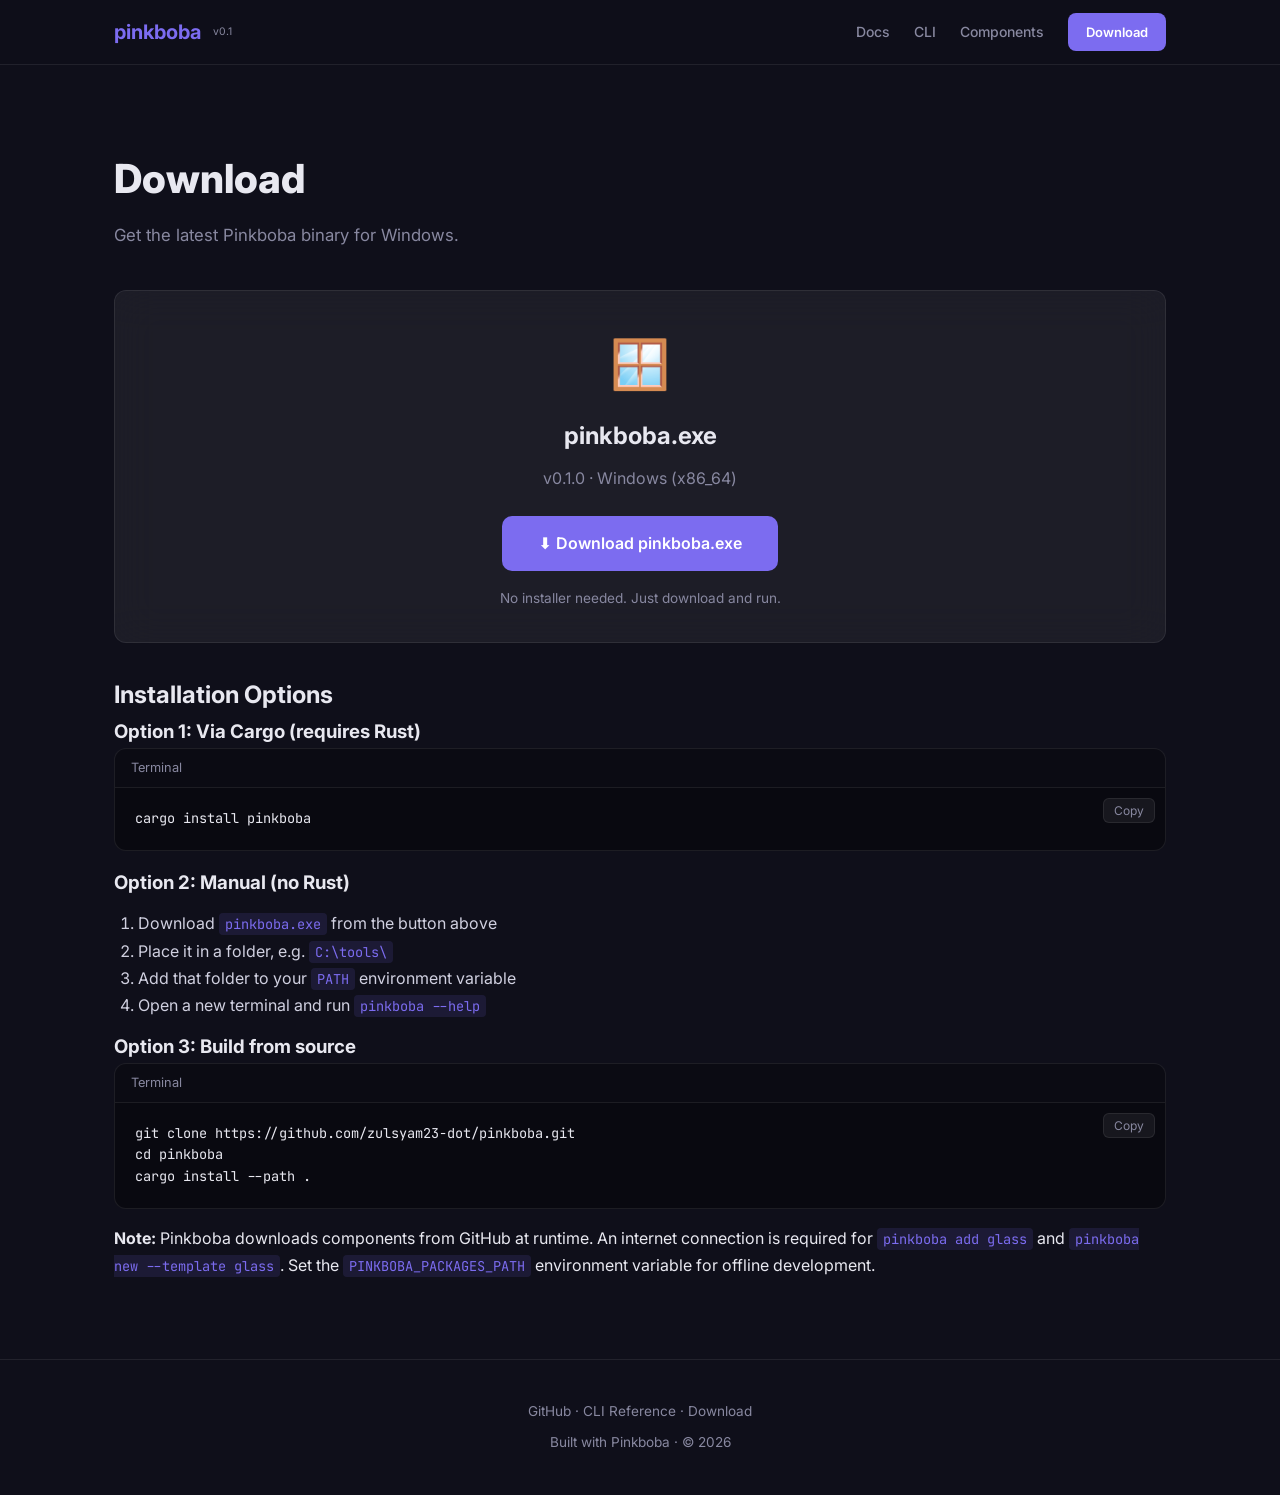
==== download/index.html @ 7f63d527 "Initial commit: Pinkboba website — landing page, docs, CLI reference, download page" ====
<!DOCTYPE html>
<html lang="en">
<head>
  <meta charset="UTF-8">
  <meta name="viewport" content="width=device-width, initial-scale=1.0">
  <title>Download Pinkboba</title>
  <meta name="description" content="Download the latest Pinkboba CLI for Windows.">
  <link rel="preconnect" href="https://fonts.googleapis.com">
  <link rel="preconnect" href="https://fonts.gstatic.com" crossorigin>
  <link href="https://fonts.googleapis.com/css2?family=Inter:wght@400;500;600;700;800&family=JetBrains+Mono:wght@400;500&display=swap" rel="stylesheet">
  <link rel="stylesheet" href="../css/style.css">
  <link rel="icon" href="data:image/svg+xml,<svg xmlns=%22http://www.w3.org/2000/svg%22 viewBox=%220 0 100 100%22><text y=%22.9em%22 font-size=%2290%22>🌸</text></svg>">
</head>
<body>
  <nav>
    <div class="container">
      <a href="../" class="logo"><span>pinkboba</span><small>v0.1</small></a>
      <div class="nav-links">
        <a href="../docs/getting-started.html">Docs</a>
        <a href="../docs/cli.html">CLI</a>
        <a href="../docs/components.html">Components</a>
        <a href="../download/" class="btn-nav">Download</a>
      </div>
    </div>
  </nav>

  <div class="page-header">
    <div class="container">
      <h1>Download</h1>
      <p>Get the latest Pinkboba binary for Windows.</p>
    </div>
  </div>

  <section class="section" style="padding-top:0">
    <div class="container">
      <div class="glass" style="padding:32px;text-align:center;margin-bottom:32px">
        <div style="font-size:3rem;margin-bottom:12px">🪟</div>
        <h2 style="margin-bottom:8px">pinkboba.exe</h2>
        <p style="color:var(--pg-text-muted);margin-bottom:24px">v0.1.0 &middot; Windows (x86_64)</p>
        <a href="#" class="btn btn-primary" style="font-size:1rem;padding:14px 36px">
          ⬇ Download pinkboba.exe
        </a>
        <p style="margin-top:16px;font-size:0.85rem;color:var(--pg-text-muted)">
          No installer needed. Just download and run.
        </p>
      </div>

      <h2>Installation Options</h2>

      <h3>Option 1: Via Cargo (requires Rust)</h3>
      <div class="code-header"><span>Terminal</span></div>
      <pre><code>cargo install pinkboba</code></pre>

      <h3>Option 2: Manual (no Rust)</h3>
      <ol style="margin:12px 0;padding-left:24px;color:#d0d0e0">
        <li>Download <code>pinkboba.exe</code> from the button above</li>
        <li>Place it in a folder, e.g. <code>C:\tools\</code></li>
        <li>Add that folder to your <code>PATH</code> environment variable</li>
        <li>Open a new terminal and run <code>pinkboba --help</code></li>
      </ol>

      <h3>Option 3: Build from source</h3>
      <div class="code-header"><span>Terminal</span></div>
      <pre><code>git clone https://github.com/zulsyam23-dot/pinkboba.git
cd pinkboba
cargo install --path .</code></pre>

      <div class="note">
        <strong>Note:</strong> Pinkboba downloads components from GitHub at runtime.
        An internet connection is required for <code>pinkboba add glass</code> and <code>pinkboba new --template glass</code>.
        Set the <code>PINKBOBA_PACKAGES_PATH</code> environment variable for offline development.
      </div>
    </div>
  </section>

  <footer>
    <div class="container">
      <p><a href="https://github.com/zulsyam23-dot/pinkboba">GitHub</a> &middot; <a href="../docs/cli.html">CLI Reference</a> &middot; <a href="../download/">Download</a></p>
      <p style="margin-top:8px">Built with Pinkboba &middot; &copy; 2026</p>
    </div>
  </footer>

  <script src="../js/main.js"></script>
</body>
</html>
---- css/style.css ----
:root {
  --pg-bg: #0f0f1a;
  --pg-surface: rgba(255,255,255,0.06);
  --pg-surface-hover: rgba(255,255,255,0.10);
  --pg-border: rgba(255,255,255,0.08);
  --pg-text: #e8e8f0;
  --pg-text-muted: #8888a0;
  --pg-primary: #7c6cf0;
  --pg-primary-glow: rgba(124,108,240,0.3);
  --pg-accent: #f06c9a;
  --pg-success: #4ade80;
  --pg-warning: #fbbf24;
  --pg-radius: 12px;
  --pg-blur: 20px;
  --pg-font: 'Inter', -apple-system, BlinkMacSystemFont, 'Segoe UI', system-ui, sans-serif;
  --pg-mono: 'JetBrains Mono', 'Fira Code', 'Cascadia Code', monospace;
}

* {
  margin: 0;
  padding: 0;
  box-sizing: border-box;
}

html {
  scroll-behavior: smooth;
}

body {
  font-family: var(--pg-font);
  background: var(--pg-bg);
  color: var(--pg-text);
  line-height: 1.7;
  min-height: 100vh;
}

::selection {
  background: var(--pg-primary);
  color: #fff;
}

a {
  color: var(--pg-primary);
  text-decoration: none;
  transition: color 0.2s;
}
a:hover { color: var(--pg-accent); }

.container {
  max-width: 1100px;
  margin: 0 auto;
  padding: 0 24px;
}

/* ─── Navbar ─── */
nav {
  position: sticky;
  top: 0;
  z-index: 100;
  backdrop-filter: blur(var(--pg-blur));
  -webkit-backdrop-filter: blur(var(--pg-blur));
  background: rgba(15,15,26,0.75);
  border-bottom: 1px solid var(--pg-border);
}
nav .container {
  display: flex;
  align-items: center;
  justify-content: space-between;
  height: 64px;
}
nav .logo {
  font-weight: 700;
  font-size: 1.25rem;
  color: var(--pg-text);
  display: flex;
  align-items: center;
  gap: 8px;
}
nav .logo span { color: var(--pg-primary); }
nav .logo small {
  font-size: 0.65rem;
  font-weight: 400;
  color: var(--pg-text-muted);
  margin-left: 4px;
}
nav .nav-links {
  display: flex;
  gap: 24px;
  align-items: center;
}
nav .nav-links a {
  color: var(--pg-text-muted);
  font-size: 0.875rem;
  font-weight: 500;
  transition: color 0.2s;
}
nav .nav-links a:hover { color: var(--pg-text); }
nav .nav-links .btn-nav {
  background: var(--pg-primary);
  color: #fff;
  padding: 8px 18px;
  border-radius: 8px;
  font-weight: 600;
  font-size: 0.8125rem;
}
nav .nav-links .btn-nav:hover {
  background: #8f7cff;
  color: #fff;
}

/* ─── Hero ─── */
.hero {
  padding: 120px 0 80px;
  text-align: center;
  position: relative;
  overflow: hidden;
}
.hero::before {
  content: '';
  position: absolute;
  top: -50%;
  left: 50%;
  width: 600px;
  height: 600px;
  background: radial-gradient(circle, var(--pg-primary-glow) 0%, transparent 70%);
  transform: translate(-50%, -30%);
  pointer-events: none;
}
.hero h1 {
  font-size: 3.5rem;
  font-weight: 800;
  letter-spacing: -0.03em;
  line-height: 1.15;
  position: relative;
}
.hero h1 .highlight {
  background: linear-gradient(135deg, var(--pg-primary), var(--pg-accent));
  -webkit-background-clip: text;
  -webkit-text-fill-color: transparent;
  background-clip: text;
}
.hero p {
  font-size: 1.15rem;
  color: var(--pg-text-muted);
  max-width: 600px;
  margin: 20px auto 36px;
  position: relative;
}
.hero .buttons {
  display: flex;
  gap: 12px;
  justify-content: center;
  position: relative;
}
.btn {
  display: inline-flex;
  align-items: center;
  gap: 8px;
  padding: 12px 28px;
  border-radius: 10px;
  font-weight: 600;
  font-size: 0.9375rem;
  transition: all 0.2s;
  border: none;
  cursor: pointer;
}
.btn-primary {
  background: var(--pg-primary);
  color: #fff;
}
.btn-primary:hover {
  background: #8f7cff;
  color: #fff;
  transform: translateY(-1px);
}
.btn-ghost {
  background: var(--pg-surface);
  color: var(--pg-text);
  border: 1px solid var(--pg-border);
}
.btn-ghost:hover {
  background: var(--pg-surface-hover);
  color: var(--pg-text);
  transform: translateY(-1px);
}

/* ─── Glass Cards ─── */
.glass {
  background: var(--pg-surface);
  backdrop-filter: blur(var(--pg-blur));
  -webkit-backdrop-filter: blur(var(--pg-blur));
  border: 1px solid var(--pg-border);
  border-radius: var(--pg-radius);
}

/* ─── Section ─── */
.section {
  padding: 80px 0;
}
.section-title {
  font-size: 2rem;
  font-weight: 700;
  margin-bottom: 12px;
}
.section-sub {
  color: var(--pg-text-muted);
  margin-bottom: 48px;
  font-size: 1.05rem;
}

/* ─── Features Grid ─── */
.features {
  display: grid;
  grid-template-columns: repeat(auto-fit, minmax(280px, 1fr));
  gap: 20px;
}
.feature-card {
  padding: 28px;
  transition: transform 0.2s, border-color 0.2s;
}
.feature-card:hover {
  transform: translateY(-2px);
  border-color: var(--pg-primary);
}
.feature-card .icon {
  font-size: 1.75rem;
  margin-bottom: 12px;
}
.feature-card h3 {
  font-size: 1.1rem;
  font-weight: 600;
  margin-bottom: 8px;
}
.feature-card p {
  font-size: 0.875rem;
  color: var(--pg-text-muted);
  line-height: 1.6;
}

/* ─── Code Blocks ─── */
pre {
  position: relative;
  background: rgba(0,0,0,0.35);
  border: 1px solid var(--pg-border);
  border-radius: var(--pg-radius);
  padding: 20px;
  overflow-x: auto;
  font-family: var(--pg-mono);
  font-size: 0.85rem;
  line-height: 1.6;
  margin: 16px 0;
}
code {
  font-family: var(--pg-mono);
  font-size: 0.85em;
}
pre code {
  font-size: 0.85rem;
}
.copy-btn {
  position: absolute;
  top: 10px;
  right: 10px;
  background: var(--pg-surface);
  border: 1px solid var(--pg-border);
  border-radius: 6px;
  color: var(--pg-text-muted);
  padding: 4px 10px;
  font-size: 0.75rem;
  cursor: pointer;
  transition: all 0.2s;
  font-family: var(--pg-font);
}
.copy-btn:hover {
  color: var(--pg-text);
  background: var(--pg-surface-hover);
}
.copy-btn.copied {
  color: var(--pg-success);
  border-color: var(--pg-success);
}
.code-header {
  display: flex;
  justify-content: space-between;
  align-items: center;
  padding: 8px 16px;
  background: rgba(0,0,0,0.25);
  border-radius: var(--pg-radius) var(--pg-radius) 0 0;
  border: 1px solid var(--pg-border);
  border-bottom: none;
  font-size: 0.8rem;
  color: var(--pg-text-muted);
}
.code-header + pre {
  margin-top: 0;
  border-top-left-radius: 0;
  border-top-right-radius: 0;
}

/* ─── Inline Code ─── */
:not(pre) > code {
  background: rgba(124,108,240,0.12);
  color: var(--pg-primary);
  padding: 2px 6px;
  border-radius: 4px;
  font-size: 0.85em;
}

/* ─── Commands Table ─── */
.table-wrap {
  overflow-x: auto;
  margin: 16px 0;
}
table {
  width: 100%;
  border-collapse: collapse;
  font-size: 0.9rem;
}
th, td {
  text-align: left;
  padding: 12px 16px;
  border-bottom: 1px solid var(--pg-border);
}
th {
  color: var(--pg-text-muted);
  font-weight: 600;
  font-size: 0.8rem;
  text-transform: uppercase;
  letter-spacing: 0.05em;
}
tr:hover td { background: var(--pg-surface); }

/* ─── Components Grid ─── */
.comp-grid {
  display: grid;
  grid-template-columns: repeat(auto-fill, minmax(160px, 1fr));
  gap: 12px;
}
.comp-item {
  padding: 16px;
  text-align: center;
  font-size: 0.875rem;
  transition: border-color 0.2s;
  border-radius: 8px;
}
.comp-item:hover {
  border-color: var(--pg-primary);
}
.comp-item .tag {
  font-size: 0.7rem;
  color: var(--pg-text-muted);
  margin-top: 4px;
  display: block;
}

/* ─── Footer ─── */
footer {
  border-top: 1px solid var(--pg-border);
  padding: 40px 0;
  text-align: center;
  color: var(--pg-text-muted);
  font-size: 0.85rem;
}
footer a { color: var(--pg-text-muted); }
footer a:hover { color: var(--pg-text); }

/* ─── Page Header ─── */
.page-header {
  padding: 80px 0 40px;
}
.page-header h1 {
  font-size: 2.5rem;
  font-weight: 800;
}
.page-header p {
  color: var(--pg-text-muted);
  margin-top: 8px;
  font-size: 1.05rem;
}

/* ─── Content ─── */
.content h2 {
  font-size: 1.5rem;
  font-weight: 700;
  margin: 40px 0 12px;
}
.content h3 {
  font-size: 1.15rem;
  font-weight: 600;
  margin: 28px 0 10px;
}
.content p {
  margin: 12px 0;
  color: #d0d0e0;
}
.content ul, .content ol {
  margin: 12px 0;
  padding-left: 24px;
  color: #d0d0e0;
}
.content li { margin: 6px 0; }
.content .note {
  background: rgba(124,108,240,0.08);
  border-left: 3px solid var(--pg-primary);
  border-radius: 0 8px 8px 0;
  padding: 16px 20px;
  margin: 20px 0;
  font-size: 0.9rem;
  color: #c0c0d8;
}
.content .note strong { color: var(--pg-text); }

/* ─── Step Cards ─── */
.steps {
  counter-reset: step;
}
.step {
  counter-increment: step;
  padding: 24px;
  margin: 16px 0;
  position: relative;
  padding-left: 68px;
}
.step::before {
  content: counter(step);
  position: absolute;
  left: 20px;
  top: 24px;
  width: 32px;
  height: 32px;
  background: var(--pg-primary);
  border-radius: 8px;
  display: flex;
  align-items: center;
  justify-content: center;
  font-weight: 700;
  font-size: 0.9rem;
  color: #fff;
}
.step h3 {
  margin: 0 0 6px;
}
.step p {
  margin: 0;
  font-size: 0.9rem;
}

/* ─── Badge ─── */
.badge {
  display: inline-block;
  background: var(--pg-surface);
  border: 1px solid var(--pg-border);
  border-radius: 6px;
  padding: 2px 10px;
  font-size: 0.75rem;
  font-weight: 500;
  color: var(--pg-text-muted);
}

/* ─── Tabs ─── */
.docs-nav {
  display: flex;
  gap: 4px;
  flex-wrap: wrap;
  margin-bottom: 40px;
  padding: 6px;
  background: var(--pg-surface);
  border-radius: var(--pg-radius);
  border: 1px solid var(--pg-border);
}
.docs-nav a {
  padding: 8px 18px;
  border-radius: 8px;
  font-size: 0.875rem;
  font-weight: 500;
  color: var(--pg-text-muted);
  transition: all 0.2s;
}
.docs-nav a:hover { color: var(--pg-text); background: var(--pg-surface-hover); }
.docs-nav a.active {
  background: var(--pg-primary);
  color: #fff;
}

/* ─── Responsive ─── */
@media (max-width: 768px) {
  .hero h1 { font-size: 2.2rem; }
  nav .nav-links { gap: 12px; }
  nav .nav-links a { font-size: 0.8rem; }
  .page-header h1 { font-size: 1.8rem; }
  .section-title { font-size: 1.6rem; }
  .features { grid-template-columns: 1fr; }
  .comp-grid { grid-template-columns: repeat(auto-fill, minmax(130px, 1fr)); }
}
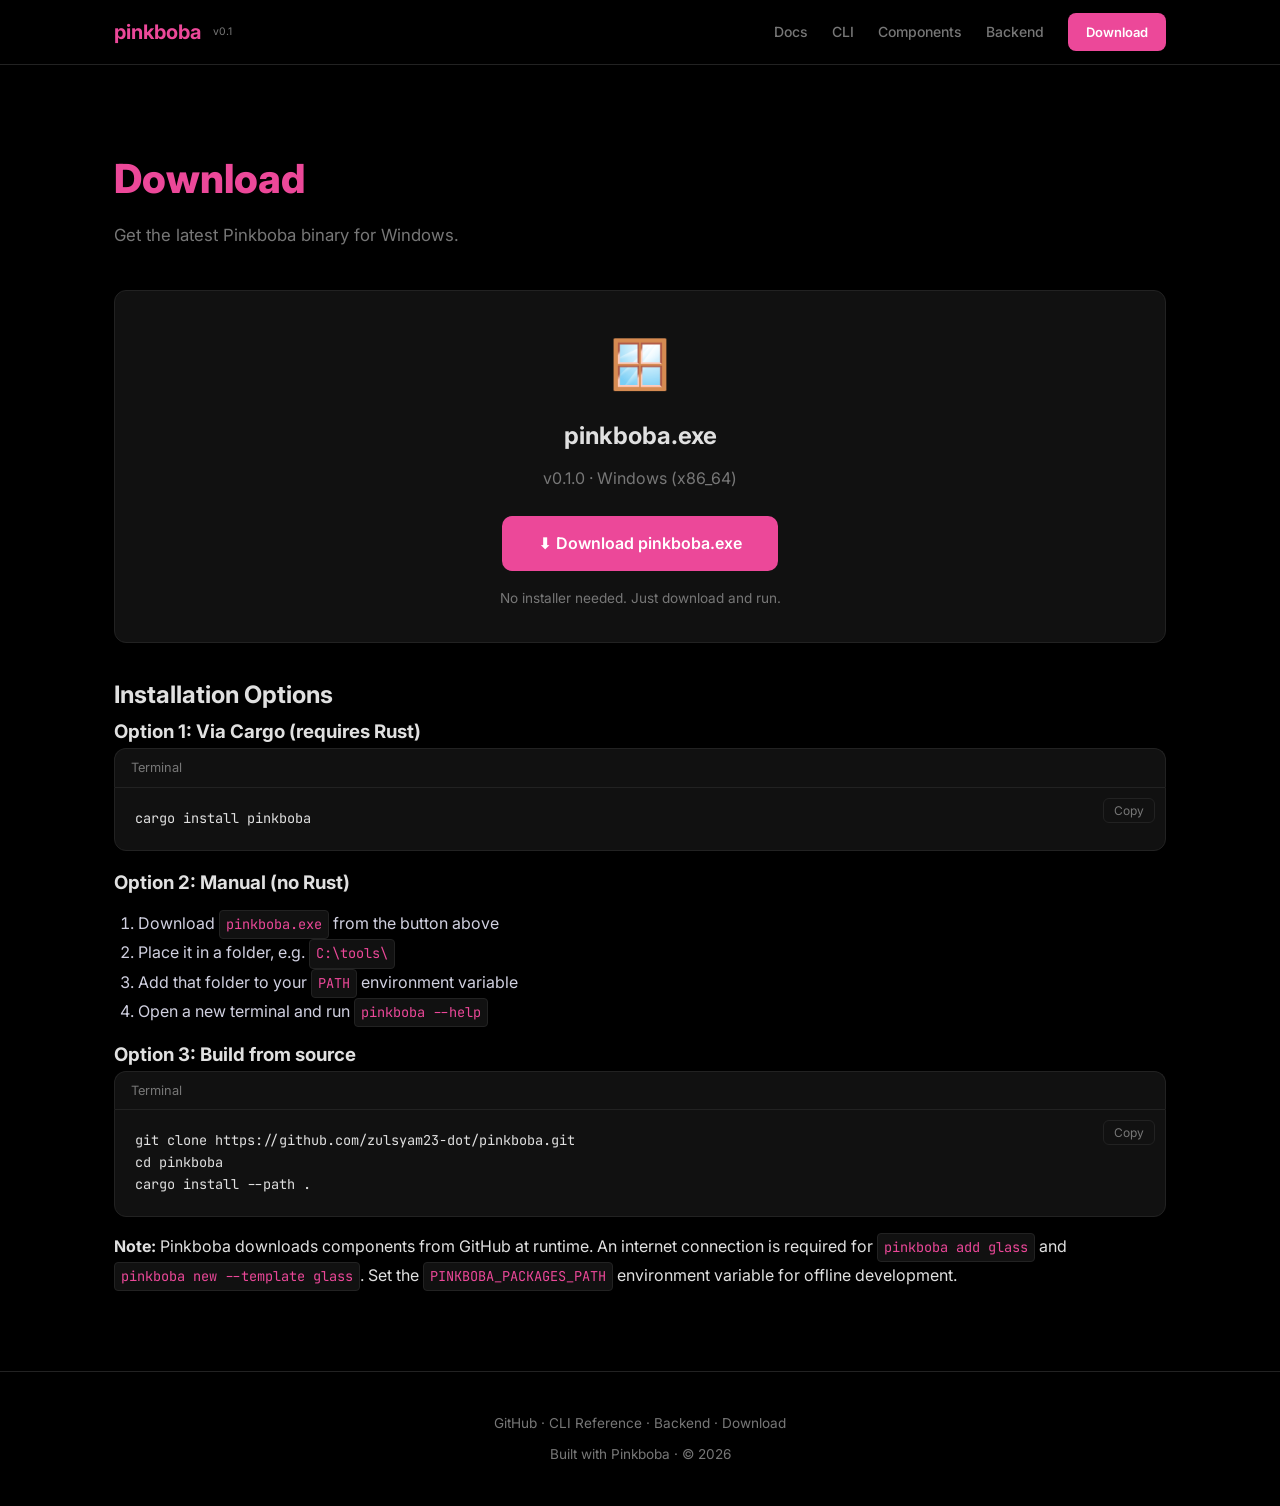
==== commit 6c4d1ffa: "docs: admin studio, test results, fix typos, full docs update" ====
--- a/download/index.html
+++ b/download/index.html
@@ -19,6 +19,7 @@
         <a href="../docs/getting-started.html">Docs</a>
         <a href="../docs/cli.html">CLI</a>
         <a href="../docs/components.html">Components</a>
+        <a href="../docs/backend.html">Backend</a>
         <a href="../download/" class="btn-nav">Download</a>
       </div>
     </div>
@@ -37,7 +38,7 @@
         <div style="font-size:3rem;margin-bottom:12px">🪟</div>
         <h2 style="margin-bottom:8px">pinkboba.exe</h2>
         <p style="color:var(--pg-text-muted);margin-bottom:24px">v0.1.0 &middot; Windows (x86_64)</p>
-        <a href="#" class="btn btn-primary" style="font-size:1rem;padding:14px 36px">
+        <a href="https://github.com/zulsyam23-dot/pinkboba/releases" class="btn btn-primary" style="font-size:1rem;padding:14px 36px">
           ⬇ Download pinkboba.exe
         </a>
         <p style="margin-top:16px;font-size:0.85rem;color:var(--pg-text-muted)">
@@ -75,7 +76,7 @@
 
   <footer>
     <div class="container">
-      <p><a href="https://github.com/zulsyam23-dot/pinkboba">GitHub</a> &middot; <a href="../docs/cli.html">CLI Reference</a> &middot; <a href="../download/">Download</a></p>
+      <p><a href="https://github.com/zulsyam23-dot/pinkboba">GitHub</a> &middot; <a href="../docs/cli.html">CLI Reference</a> &middot; <a href="../docs/backend.html">Backend</a> &middot; <a href="../download/">Download</a></p>
       <p style="margin-top:8px">Built with Pinkboba &middot; &copy; 2026</p>
     </div>
   </footer>
--- a/css/style.css
+++ b/css/style.css
@@ -1,17 +1,16 @@
 :root {
-  --pg-bg: #0f0f1a;
-  --pg-surface: rgba(255,255,255,0.06);
-  --pg-surface-hover: rgba(255,255,255,0.10);
-  --pg-border: rgba(255,255,255,0.08);
-  --pg-text: #e8e8f0;
-  --pg-text-muted: #8888a0;
-  --pg-primary: #7c6cf0;
-  --pg-primary-glow: rgba(124,108,240,0.3);
-  --pg-accent: #f06c9a;
-  --pg-success: #4ade80;
+  --pg-bg: #000000;
+  --pg-surface: #111111;
+  --pg-surface-hover: #1a1a1a;
+  --pg-border: #222222;
+  --pg-text: #e0e0e0;
+  --pg-text-muted: #777777;
+  --pg-primary: #ec4899;
+  --pg-primary-dark: #be185d;
+  --pg-accent: #f472b6;
+  --pg-success: #6ee7b7;
   --pg-warning: #fbbf24;
   --pg-radius: 12px;
-  --pg-blur: 20px;
   --pg-font: 'Inter', -apple-system, BlinkMacSystemFont, 'Segoe UI', system-ui, sans-serif;
   --pg-mono: 'JetBrains Mono', 'Fira Code', 'Cascadia Code', monospace;
 }
@@ -57,9 +56,7 @@
   position: sticky;
   top: 0;
   z-index: 100;
-  backdrop-filter: blur(var(--pg-blur));
-  -webkit-backdrop-filter: blur(var(--pg-blur));
-  background: rgba(15,15,26,0.75);
+  background: var(--pg-bg);
   border-bottom: 1px solid var(--pg-border);
 }
 nav .container {
@@ -104,7 +101,7 @@
   font-size: 0.8125rem;
 }
 nav .nav-links .btn-nav:hover {
-  background: #8f7cff;
+  background: var(--pg-accent);
   color: #fff;
 }
 
@@ -113,44 +110,24 @@
   padding: 120px 0 80px;
   text-align: center;
   position: relative;
-  overflow: hidden;
-}
-.hero::before {
-  content: '';
-  position: absolute;
-  top: -50%;
-  left: 50%;
-  width: 600px;
-  height: 600px;
-  background: radial-gradient(circle, var(--pg-primary-glow) 0%, transparent 70%);
-  transform: translate(-50%, -30%);
-  pointer-events: none;
 }
 .hero h1 {
   font-size: 3.5rem;
   font-weight: 800;
   letter-spacing: -0.03em;
   line-height: 1.15;
-  position: relative;
-}
-.hero h1 .highlight {
-  background: linear-gradient(135deg, var(--pg-primary), var(--pg-accent));
-  -webkit-background-clip: text;
-  -webkit-text-fill-color: transparent;
-  background-clip: text;
-}
+}
+.hero h1 .highlight { color: var(--pg-primary); }
 .hero p {
   font-size: 1.15rem;
   color: var(--pg-text-muted);
   max-width: 600px;
   margin: 20px auto 36px;
-  position: relative;
 }
 .hero .buttons {
   display: flex;
   gap: 12px;
   justify-content: center;
-  position: relative;
 }
 .btn {
   display: inline-flex;
@@ -169,9 +146,8 @@
   color: #fff;
 }
 .btn-primary:hover {
-  background: #8f7cff;
-  color: #fff;
-  transform: translateY(-1px);
+  background: var(--pg-accent);
+  color: #fff;
 }
 .btn-ghost {
   background: var(--pg-surface);
@@ -181,16 +157,19 @@
 .btn-ghost:hover {
   background: var(--pg-surface-hover);
   color: var(--pg-text);
-  transform: translateY(-1px);
 }
 
 /* ─── Glass Cards ─── */
 .glass {
   background: var(--pg-surface);
-  backdrop-filter: blur(var(--pg-blur));
-  -webkit-backdrop-filter: blur(var(--pg-blur));
   border: 1px solid var(--pg-border);
   border-radius: var(--pg-radius);
+  transition: border-color 0.25s, background 0.25s, transform 0.25s;
+}
+.glass:hover {
+  border-color: var(--pg-primary);
+  background: var(--pg-surface-hover);
+  transform: translateY(-2px);
 }
 
 /* ─── Section ─── */
@@ -216,11 +195,11 @@
 }
 .feature-card {
   padding: 28px;
-  transition: transform 0.2s, border-color 0.2s;
+  transition: border-color 0.2s, background 0.2s;
 }
 .feature-card:hover {
-  transform: translateY(-2px);
   border-color: var(--pg-primary);
+  background: var(--pg-surface-hover);
 }
 .feature-card .icon {
   font-size: 1.75rem;
@@ -240,7 +219,7 @@
 /* ─── Code Blocks ─── */
 pre {
   position: relative;
-  background: rgba(0,0,0,0.35);
+  background: var(--pg-surface);
   border: 1px solid var(--pg-border);
   border-radius: var(--pg-radius);
   padding: 20px;
@@ -284,7 +263,7 @@
   justify-content: space-between;
   align-items: center;
   padding: 8px 16px;
-  background: rgba(0,0,0,0.25);
+  background: var(--pg-surface);
   border-radius: var(--pg-radius) var(--pg-radius) 0 0;
   border: 1px solid var(--pg-border);
   border-bottom: none;
@@ -299,10 +278,11 @@
 
 /* ─── Inline Code ─── */
 :not(pre) > code {
-  background: rgba(124,108,240,0.12);
+  background: var(--pg-surface);
   color: var(--pg-primary);
   padding: 2px 6px;
   border-radius: 4px;
+  border: 1px solid var(--pg-border);
   font-size: 0.85em;
 }
 
@@ -320,6 +300,12 @@
   text-align: left;
   padding: 12px 16px;
   border-bottom: 1px solid var(--pg-border);
+  vertical-align: top;
+}
+code {
+  display: inline-block;
+  max-width: 100%;
+  word-break: break-all;
 }
 th {
   color: var(--pg-text-muted);
@@ -329,6 +315,37 @@
   letter-spacing: 0.05em;
 }
 tr:hover td { background: var(--pg-surface); }
+
+@media (max-width: 480px) {
+  table, thead, tbody, th, td, tr {
+    display: block;
+  }
+  thead tr {
+    position: absolute;
+    top: -9999px;
+    left: -9999px;
+  }
+  tr { margin: 0 0 1rem 0; }
+  td {
+    border: none;
+    border-bottom: 1px solid var(--pg-border);
+    position: relative;
+    padding-left: 50%;
+    text-align: left;
+  }
+  td::before {
+    position: absolute;
+    top: 6px;
+    left: 6px;
+    width: 45%;
+    padding-right: 10px;
+    white-space: nowrap;
+    content: attr(data-label);
+    font-weight: 600;
+    color: var(--pg-text-muted);
+    font-size: 0.8rem;
+  }
+}
 
 /* ─── Components Grid ─── */
 .comp-grid {
@@ -340,11 +357,12 @@
   padding: 16px;
   text-align: center;
   font-size: 0.875rem;
-  transition: border-color 0.2s;
+  transition: border-color 0.2s, background 0.2s;
   border-radius: 8px;
 }
 .comp-item:hover {
   border-color: var(--pg-primary);
+  background: var(--pg-surface);
 }
 .comp-item .tag {
   font-size: 0.7rem;
@@ -362,7 +380,7 @@
   font-size: 0.85rem;
 }
 footer a { color: var(--pg-text-muted); }
-footer a:hover { color: var(--pg-text); }
+footer a:hover { color: var(--pg-primary); }
 
 /* ─── Page Header ─── */
 .page-header {
@@ -371,6 +389,7 @@
 .page-header h1 {
   font-size: 2.5rem;
   font-weight: 800;
+  color: var(--pg-primary);
 }
 .page-header p {
   color: var(--pg-text-muted);
@@ -383,6 +402,7 @@
   font-size: 1.5rem;
   font-weight: 700;
   margin: 40px 0 12px;
+  color: var(--pg-primary);
 }
 .content h3 {
   font-size: 1.15rem;
@@ -391,22 +411,22 @@
 }
 .content p {
   margin: 12px 0;
-  color: #d0d0e0;
+  color: #c0c0c0;
 }
 .content ul, .content ol {
   margin: 12px 0;
   padding-left: 24px;
-  color: #d0d0e0;
+  color: #c0c0c0;
 }
 .content li { margin: 6px 0; }
 .content .note {
-  background: rgba(124,108,240,0.08);
+  background: var(--pg-surface);
   border-left: 3px solid var(--pg-primary);
   border-radius: 0 8px 8px 0;
   padding: 16px 20px;
   margin: 20px 0;
   font-size: 0.9rem;
-  color: #c0c0d8;
+  color: #a0a0a0;
 }
 .content .note strong { color: var(--pg-text); }
 
@@ -420,6 +440,12 @@
   margin: 16px 0;
   position: relative;
   padding-left: 68px;
+  transition: border-color 0.25s, background 0.25s, transform 0.25s;
+}
+.step:hover {
+  border-color: var(--pg-primary);
+  background: var(--pg-surface-hover);
+  transform: translateX(3px);
 }
 .step::before {
   content: counter(step);
@@ -482,6 +508,38 @@
   color: #fff;
 }
 
+/* ─── Animations ─── */
+@keyframes fadeInUp {
+  from { opacity: 0; transform: translateY(16px); }
+  to { opacity: 1; transform: translateY(0); }
+}
+
+.fade-in {
+  opacity: 0;
+  transform: translateY(16px);
+  transition: opacity 0.5s ease, transform 0.5s ease;
+}
+.fade-in.visible {
+  opacity: 1;
+  transform: translateY(0);
+}
+
+/* ─── Scroll Progress ─── */
+.scroll-progress {
+  position: fixed;
+  top: 0;
+  left: 0;
+  height: 2px;
+  background: var(--pg-primary);
+  z-index: 200;
+  transition: width 0.05s linear;
+}
+
+/* ─── Navbar scroll state ─── */
+nav.scrolled {
+  border-bottom-color: var(--pg-primary);
+}
+
 /* ─── Responsive ─── */
 @media (max-width: 768px) {
   .hero h1 { font-size: 2.2rem; }
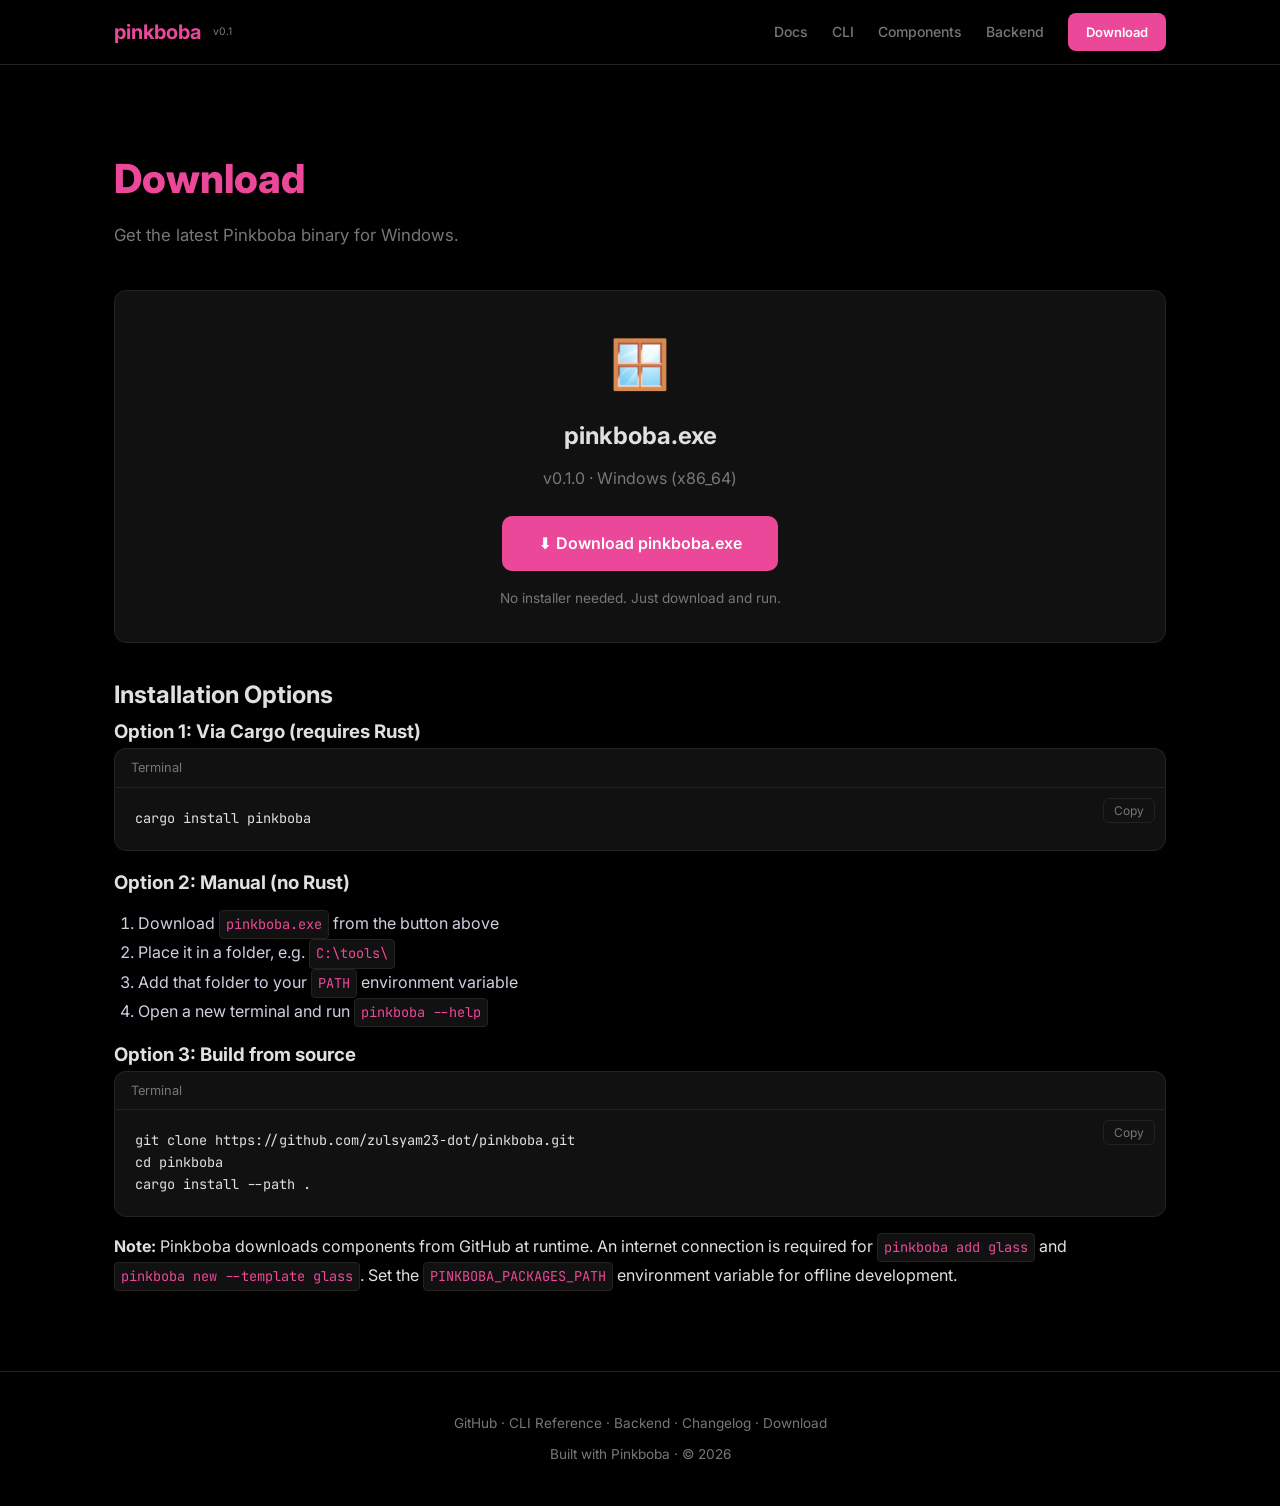
==== commit 33862cf3: "feat: add changelog page with bug fixes, features, test results, and updates" ====
--- a/download/index.html
+++ b/download/index.html
@@ -76,7 +76,7 @@
 
   <footer>
     <div class="container">
-      <p><a href="https://github.com/zulsyam23-dot/pinkboba">GitHub</a> &middot; <a href="../docs/cli.html">CLI Reference</a> &middot; <a href="../docs/backend.html">Backend</a> &middot; <a href="../download/">Download</a></p>
+      <p><a href="https://github.com/zulsyam23-dot/pinkboba">GitHub</a> &middot; <a href="../docs/cli.html">CLI Reference</a> &middot; <a href="../docs/backend.html">Backend</a> &middot; <a href="../docs/changelog.html">Changelog</a> &middot; <a href="../download/">Download</a></p>
       <p style="margin-top:8px">Built with Pinkboba &middot; &copy; 2026</p>
     </div>
   </footer>
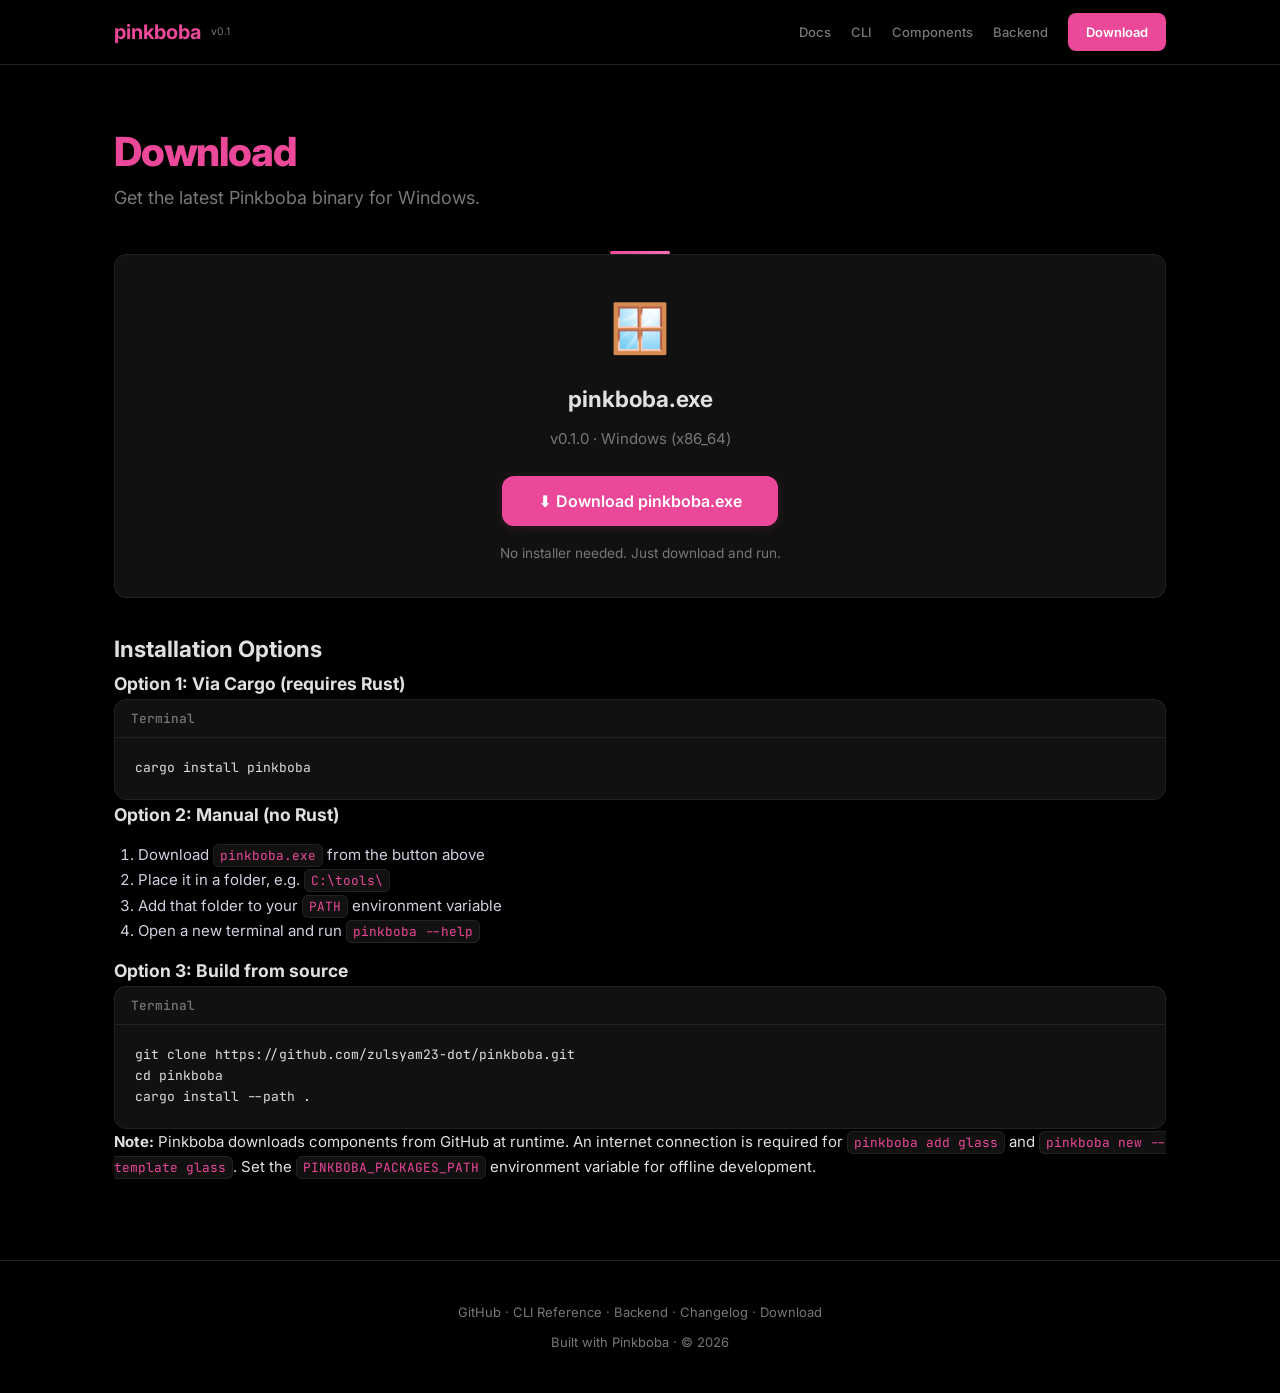
==== commit 8349f0ee: "feat: hamburger mobile nav + fix copy button scroll issue on mobile" ====
--- a/download/index.html
+++ b/download/index.html
@@ -22,6 +22,7 @@
         <a href="../docs/backend.html">Backend</a>
         <a href="../download/" class="btn-nav">Download</a>
       </div>
+      <button class="nav-toggle" aria-label="Toggle navigation">&#9776;</button>
     </div>
   </nav>
 
--- a/css/style.css
+++ b/css/style.css
@@ -1,63 +1,211 @@
+/* ═══════════════════════════════════════════
+   Pinkboba Docs — Design System v0.1
+   ═══════════════════════════════════════════ */
+
+/* ─── Design Tokens ─── */
 :root {
+  /* Colors */
   --pg-bg: #000000;
+  --pg-bg-secondary: #070707;
   --pg-surface: #111111;
   --pg-surface-hover: #1a1a1a;
+  --pg-surface-active: #222222;
   --pg-border: #222222;
+  --pg-border-light: #2a2a2a;
   --pg-text: #e0e0e0;
+  --pg-text-secondary: #c0c0c0;
   --pg-text-muted: #777777;
+  --pg-text-dim: #555555;
+
   --pg-primary: #ec4899;
   --pg-primary-dark: #be185d;
+  --pg-primary-light: #f9a8d4;
+  --pg-primary-glow: rgba(236, 72, 153, 0.15);
   --pg-accent: #f472b6;
+  --pg-accent-glow: rgba(244, 114, 182, 0.12);
+
   --pg-success: #6ee7b7;
+  --pg-success-bg: rgba(110, 231, 183, 0.08);
   --pg-warning: #fbbf24;
+  --pg-warning-bg: rgba(251, 191, 36, 0.08);
+  --pg-error: #f87171;
+  --pg-error-bg: rgba(248, 113, 113, 0.08);
+  --pg-info: #60a5fa;
+  --pg-info-bg: rgba(96, 165, 250, 0.08);
+
+  /* Typography */
+  --pg-font: 'Inter', -apple-system, BlinkMacSystemFont, 'Segoe UI', system-ui, sans-serif;
+  --pg-mono: 'JetBrains Mono', 'Fira Code', 'Cascadia Code', 'SF Mono', Consolas, monospace;
+  --pg-font-size-xs: 0.75rem;
+  --pg-font-size-sm: 0.8125rem;
+  --pg-font-size-base: 0.9375rem;
+  --pg-font-size-lg: 1.125rem;
+  --pg-font-size-xl: 1.375rem;
+  --pg-font-size-2xl: 1.75rem;
+  --pg-font-size-3xl: 2.5rem;
+  --pg-font-size-4xl: 3.5rem;
+  --pg-font-weight-normal: 400;
+  --pg-font-weight-medium: 500;
+  --pg-font-weight-semibold: 600;
+  --pg-font-weight-bold: 700;
+  --pg-font-weight-extrabold: 800;
+  --pg-line-height-tight: 1.15;
+  --pg-line-height-normal: 1.5;
+  --pg-line-height-relaxed: 1.7;
+  --pg-letter-spacing-tight: -0.03em;
+  --pg-letter-spacing-wide: 0.05em;
+
+  /* Spacing */
+  --pg-space-1: 4px;
+  --pg-space-2: 8px;
+  --pg-space-3: 12px;
+  --pg-space-4: 16px;
+  --pg-space-5: 20px;
+  --pg-space-6: 24px;
+  --pg-space-8: 32px;
+  --pg-space-10: 40px;
+  --pg-space-12: 48px;
+  --pg-space-16: 64px;
+  --pg-space-20: 80px;
+  --pg-space-24: 96px;
+
+  /* Layout */
+  --pg-container: 1100px;
+  --pg-container-narrow: 720px;
+
+  /* Border Radius */
+  --pg-radius-sm: 6px;
+  --pg-radius-md: 8px;
   --pg-radius: 12px;
-  --pg-font: 'Inter', -apple-system, BlinkMacSystemFont, 'Segoe UI', system-ui, sans-serif;
-  --pg-mono: 'JetBrains Mono', 'Fira Code', 'Cascadia Code', monospace;
-}
-
-* {
+  --pg-radius-lg: 16px;
+  --pg-radius-xl: 20px;
+  --pg-radius-full: 9999px;
+
+  /* Shadows */
+  --pg-shadow-sm: 0 1px 2px rgba(0,0,0,0.3);
+  --pg-shadow: 0 2px 8px rgba(0,0,0,0.3);
+  --pg-shadow-md: 0 4px 16px rgba(0,0,0,0.4);
+  --pg-shadow-lg: 0 8px 32px rgba(0,0,0,0.5);
+  --pg-shadow-glow: 0 0 20px var(--pg-primary-glow);
+
+  /* Transitions */
+  --pg-transition-fast: 0.15s ease;
+  --pg-transition: 0.2s ease;
+  --pg-transition-slow: 0.35s cubic-bezier(0.4, 0, 0.2, 1);
+
+  /* Z-index layers */
+  --pg-z-base: 1;
+  --pg-z-dropdown: 50;
+  --pg-z-sticky: 100;
+  --pg-z-overlay: 200;
+  --pg-z-modal: 300;
+  --pg-z-toast: 400;
+}
+
+/* ─── Reset ─── */
+*, *::before, *::after {
   margin: 0;
   padding: 0;
   box-sizing: border-box;
 }
 
+/* ─── Base ─── */
 html {
   scroll-behavior: smooth;
+  -webkit-text-size-adjust: 100%;
+  text-size-adjust: 100%;
 }
 
 body {
   font-family: var(--pg-font);
+  font-size: var(--pg-font-size-base);
+  font-weight: var(--pg-font-weight-normal);
+  line-height: var(--pg-line-height-relaxed);
+  color: var(--pg-text);
   background: var(--pg-bg);
-  color: var(--pg-text);
-  line-height: 1.7;
   min-height: 100vh;
-}
-
+  -webkit-font-smoothing: antialiased;
+  -moz-osx-font-smoothing: grayscale;
+  text-rendering: optimizeLegibility;
+  overflow-x: hidden;
+}
+
+/* ─── Selection ─── */
 ::selection {
   background: var(--pg-primary);
   color: #fff;
 }
-
+::-moz-selection {
+  background: var(--pg-primary);
+  color: #fff;
+}
+
+/* ─── Scrollbar ─── */
+::-webkit-scrollbar { width: 8px; height: 8px; }
+::-webkit-scrollbar-track { background: var(--pg-bg); }
+::-webkit-scrollbar-thumb {
+  background: var(--pg-border);
+  border-radius: var(--pg-radius-full);
+  border: 2px solid var(--pg-bg);
+}
+::-webkit-scrollbar-thumb:hover { background: var(--pg-text-muted); }
+@supports (scrollbar-color: auto) {
+  * { scrollbar-color: var(--pg-border) var(--pg-bg); scrollbar-width: thin; }
+}
+
+/* ─── Focus ─── */
+:focus-visible {
+  outline: 2px solid var(--pg-primary);
+  outline-offset: 2px;
+  border-radius: var(--pg-radius-sm);
+}
+:focus:not(:focus-visible) { outline: none; }
+
+/* ─── Links ─── */
 a {
   color: var(--pg-primary);
   text-decoration: none;
-  transition: color 0.2s;
+  transition: color var(--pg-transition);
 }
 a:hover { color: var(--pg-accent); }
-
+a:focus-visible { outline-offset: 2px; }
+
+.content a:not(.btn):not(.btn-nav):not(.docs-nav a) {
+  text-decoration: underline;
+  text-decoration-color: var(--pg-primary-glow);
+  text-underline-offset: 2px;
+  transition: text-decoration-color var(--pg-transition);
+}
+.content a:not(.btn):not(.btn-nav):not(.docs-nav a):hover {
+  text-decoration-color: var(--pg-primary);
+}
+
+/* ─── Container ─── */
 .container {
-  max-width: 1100px;
+  max-width: var(--pg-container);
   margin: 0 auto;
-  padding: 0 24px;
-}
-
-/* ─── Navbar ─── */
+  padding: 0 var(--pg-space-6);
+  width: 100%;
+}
+.container-narrow { max-width: var(--pg-container-narrow); }
+
+/* ─── ─── ─── ─── ─── ─── ───
+   Navigation
+   ─── ─── ─── ─── ─── ─── ─── */
+
 nav {
   position: sticky;
   top: 0;
-  z-index: 100;
-  background: var(--pg-bg);
+  z-index: var(--pg-z-sticky);
+  background: rgba(0, 0, 0, 0.85);
+  backdrop-filter: blur(16px);
+  -webkit-backdrop-filter: blur(16px);
   border-bottom: 1px solid var(--pg-border);
+  transition: border-color var(--pg-transition), background var(--pg-transition);
+}
+nav.scrolled {
+  border-bottom-color: var(--pg-primary);
+  background: rgba(0, 0, 0, 0.92);
 }
 nav .container {
   display: flex;
@@ -65,90 +213,172 @@
   justify-content: space-between;
   height: 64px;
 }
+
 nav .logo {
-  font-weight: 700;
+  font-weight: var(--pg-font-weight-bold);
   font-size: 1.25rem;
   color: var(--pg-text);
   display: flex;
   align-items: center;
-  gap: 8px;
-}
+  gap: var(--pg-space-2);
+  text-decoration: none;
+  flex-shrink: 0;
+}
+nav .logo:hover { color: var(--pg-text); }
 nav .logo span { color: var(--pg-primary); }
 nav .logo small {
   font-size: 0.65rem;
-  font-weight: 400;
-  color: var(--pg-text-muted);
-  margin-left: 4px;
-}
+  font-weight: var(--pg-font-weight-normal);
+  color: var(--pg-text-muted);
+  margin-left: 2px;
+}
+
 nav .nav-links {
   display: flex;
-  gap: 24px;
+  gap: var(--pg-space-5);
   align-items: center;
 }
 nav .nav-links a {
   color: var(--pg-text-muted);
-  font-size: 0.875rem;
-  font-weight: 500;
-  transition: color 0.2s;
+  font-size: var(--pg-font-size-sm);
+  font-weight: var(--pg-font-weight-medium);
+  transition: color var(--pg-transition);
+  text-decoration: none;
+  position: relative;
+  padding: var(--pg-space-1) 0;
+}
+nav .nav-links a::after {
+  content: '';
+  position: absolute;
+  bottom: -2px;
+  left: 0;
+  width: 0;
+  height: 2px;
+  background: var(--pg-primary);
+  transition: width var(--pg-transition-slow);
+  border-radius: var(--pg-radius-full);
 }
 nav .nav-links a:hover { color: var(--pg-text); }
+nav .nav-links a:hover::after { width: 100%; }
+nav .nav-links .btn-nav::after { display: none; }
+
 nav .nav-links .btn-nav {
   background: var(--pg-primary);
   color: #fff;
-  padding: 8px 18px;
-  border-radius: 8px;
-  font-weight: 600;
+  padding: var(--pg-space-2) 18px;
+  border-radius: var(--pg-radius-md);
+  font-weight: var(--pg-font-weight-semibold);
   font-size: 0.8125rem;
+  transition: background var(--pg-transition), transform var(--pg-transition), box-shadow var(--pg-transition);
 }
 nav .nav-links .btn-nav:hover {
   background: var(--pg-accent);
   color: #fff;
-}
-
-/* ─── Hero ─── */
+  transform: translateY(-1px);
+  box-shadow: var(--pg-shadow-glow);
+}
+
+/* Hamburger */
+.nav-toggle {
+  display: none;
+  background: none;
+  border: none;
+  color: var(--pg-text);
+  font-size: 1.5rem;
+  cursor: pointer;
+  padding: var(--pg-space-2);
+  border-radius: var(--pg-radius-sm);
+  transition: color var(--pg-transition), background var(--pg-transition);
+}
+.nav-toggle:hover { color: var(--pg-primary); background: var(--pg-surface); }
+
+/* ─── ─── ─── ─── ─── ─── ───
+   Hero
+   ─── ─── ─── ─── ─── ─── ─── */
+
 .hero {
-  padding: 120px 0 80px;
+  padding: var(--pg-space-20) 0 var(--pg-space-16);
   text-align: center;
   position: relative;
-}
+  overflow: hidden;
+}
+.hero::before {
+  content: '';
+  position: absolute;
+  top: -50%;
+  left: -50%;
+  width: 200%;
+  height: 200%;
+  background: radial-gradient(ellipse at 50% 40%, var(--pg-primary-glow) 0%, transparent 60%);
+  pointer-events: none;
+  animation: heroGlow 8s ease-in-out infinite alternate;
+}
+@keyframes heroGlow {
+  0% { transform: translate(0, 0) scale(1); }
+  100% { transform: translate(2%, -2%) scale(1.05); }
+}
+
 .hero h1 {
-  font-size: 3.5rem;
-  font-weight: 800;
-  letter-spacing: -0.03em;
-  line-height: 1.15;
-}
-.hero h1 .highlight { color: var(--pg-primary); }
+  font-size: var(--pg-font-size-4xl);
+  font-weight: var(--pg-font-weight-extrabold);
+  letter-spacing: var(--pg-letter-spacing-tight);
+  line-height: var(--pg-line-height-tight);
+  position: relative;
+}
+.hero h1 .highlight {
+  background: linear-gradient(135deg, var(--pg-primary), var(--pg-accent));
+  -webkit-background-clip: text;
+  -webkit-text-fill-color: transparent;
+  background-clip: text;
+}
 .hero p {
-  font-size: 1.15rem;
+  font-size: var(--pg-font-size-lg);
   color: var(--pg-text-muted);
   max-width: 600px;
-  margin: 20px auto 36px;
+  margin: var(--pg-space-5) auto var(--pg-space-8);
+  line-height: var(--pg-line-height-normal);
 }
 .hero .buttons {
   display: flex;
-  gap: 12px;
+  gap: var(--pg-space-3);
   justify-content: center;
-}
+  flex-wrap: wrap;
+}
+
+/* ─── ─── ─── ─── ─── ─── ───
+   Buttons
+   ─── ─── ─── ─── ─── ─── ─── */
+
 .btn {
   display: inline-flex;
   align-items: center;
-  gap: 8px;
-  padding: 12px 28px;
-  border-radius: 10px;
-  font-weight: 600;
-  font-size: 0.9375rem;
-  transition: all 0.2s;
+  justify-content: center;
+  gap: var(--pg-space-2);
+  padding: var(--pg-space-3) 28px;
+  border-radius: var(--pg-radius);
+  font-weight: var(--pg-font-weight-semibold);
+  font-size: var(--pg-font-size-base);
+  transition: all var(--pg-transition);
   border: none;
   cursor: pointer;
-}
+  text-decoration: none;
+  line-height: 1.4;
+  white-space: nowrap;
+}
+.btn:active { transform: scale(0.97); }
+
 .btn-primary {
   background: var(--pg-primary);
   color: #fff;
+  box-shadow: 0 2px 12px var(--pg-primary-glow);
 }
 .btn-primary:hover {
   background: var(--pg-accent);
   color: #fff;
-}
+  box-shadow: 0 4px 20px var(--pg-accent-glow);
+  transform: translateY(-2px);
+}
+
 .btn-ghost {
   background: var(--pg-surface);
   color: var(--pg-text);
@@ -157,58 +387,101 @@
 .btn-ghost:hover {
   background: var(--pg-surface-hover);
   color: var(--pg-text);
-}
-
-/* ─── Glass Cards ─── */
+  border-color: var(--pg-primary);
+  transform: translateY(-2px);
+}
+
+.btn-sm {
+  padding: var(--pg-space-2) var(--pg-space-4);
+  font-size: var(--pg-font-size-sm);
+  border-radius: var(--pg-radius-md);
+}
+.btn-lg {
+  padding: var(--pg-space-4) 36px;
+  font-size: var(--pg-font-size-lg);
+  border-radius: var(--pg-radius-lg);
+}
+
+/* ─── ─── ─── ─── ─── ─── ───
+   Glass Cards
+   ─── ─── ─── ─── ─── ─── ─── */
+
 .glass {
   background: var(--pg-surface);
   border: 1px solid var(--pg-border);
   border-radius: var(--pg-radius);
-  transition: border-color 0.25s, background 0.25s, transform 0.25s;
+  transition: border-color var(--pg-transition-slow), background var(--pg-transition-slow), transform var(--pg-transition-slow), box-shadow var(--pg-transition-slow);
 }
 .glass:hover {
   border-color: var(--pg-primary);
   background: var(--pg-surface-hover);
   transform: translateY(-2px);
-}
-
-/* ─── Section ─── */
+  box-shadow: 0 4px 20px rgba(0,0,0,0.3);
+}
+
+.glass-static {
+  background: var(--pg-surface);
+  border: 1px solid var(--pg-border);
+  border-radius: var(--pg-radius);
+}
+
+/* ─── ─── ─── ─── ─── ─── ───
+   Sections
+   ─── ─── ─── ─── ─── ─── ─── */
+
 .section {
-  padding: 80px 0;
+  padding: var(--pg-space-20) 0;
+}
+.section-alt {
+  background: var(--pg-bg-secondary);
 }
 .section-title {
-  font-size: 2rem;
-  font-weight: 700;
-  margin-bottom: 12px;
+  font-size: var(--pg-font-size-2xl);
+  font-weight: var(--pg-font-weight-bold);
+  margin-bottom: var(--pg-space-3);
+  letter-spacing: -0.02em;
 }
 .section-sub {
   color: var(--pg-text-muted);
-  margin-bottom: 48px;
-  font-size: 1.05rem;
-}
-
-/* ─── Features Grid ─── */
+  margin-bottom: var(--pg-space-12);
+  font-size: var(--pg-font-size-lg);
+  max-width: 600px;
+}
+
+.section-title, .section-sub {
+  text-align: center;
+  margin-left: auto;
+  margin-right: auto;
+}
+
+/* ─── ─── ─── ─── ─── ─── ───
+   Features Grid
+   ─── ─── ─── ─── ─── ─── ─── */
+
 .features {
   display: grid;
   grid-template-columns: repeat(auto-fit, minmax(280px, 1fr));
-  gap: 20px;
+  gap: var(--pg-space-5);
 }
 .feature-card {
-  padding: 28px;
-  transition: border-color 0.2s, background 0.2s;
+  padding: var(--pg-space-7, 28px);
+  transition: border-color var(--pg-transition), background var(--pg-transition), transform var(--pg-transition), box-shadow var(--pg-transition);
 }
 .feature-card:hover {
   border-color: var(--pg-primary);
   background: var(--pg-surface-hover);
+  transform: translateY(-3px);
+  box-shadow: 0 8px 24px rgba(0,0,0,0.3);
 }
 .feature-card .icon {
   font-size: 1.75rem;
-  margin-bottom: 12px;
+  margin-bottom: var(--pg-space-3);
+  display: block;
 }
 .feature-card h3 {
   font-size: 1.1rem;
-  font-weight: 600;
-  margin-bottom: 8px;
+  font-weight: var(--pg-font-weight-semibold);
+  margin-bottom: var(--pg-space-2);
 }
 .feature-card p {
   font-size: 0.875rem;
@@ -216,53 +489,87 @@
   line-height: 1.6;
 }
 
-/* ─── Code Blocks ─── */
+/* ─── ─── ─── ─── ─── ─── ───
+   Code Blocks
+   ─── ─── ─── ─── ─── ─── ─── */
+
 pre {
   position: relative;
   background: var(--pg-surface);
   border: 1px solid var(--pg-border);
   border-radius: var(--pg-radius);
-  padding: 20px;
+  padding: var(--pg-space-5);
   overflow-x: auto;
   font-family: var(--pg-mono);
-  font-size: 0.85rem;
+  font-size: var(--pg-font-size-sm);
   line-height: 1.6;
-  margin: 16px 0;
-}
+  margin: var(--pg-space-4) 0;
+  -webkit-overflow-scrolling: touch;
+}
+pre code {
+  font-size: var(--pg-font-size-sm);
+  background: none !important;
+  border: none !important;
+  padding: 0 !important;
+  color: inherit !important;
+  font-size: inherit !important;
+}
+
 code {
   font-family: var(--pg-mono);
   font-size: 0.85em;
 }
-pre code {
-  font-size: 0.85rem;
-}
+
+:not(pre) > code {
+  background: var(--pg-surface);
+  color: var(--pg-primary);
+  padding: 2px 6px;
+  border-radius: var(--pg-radius-sm);
+  border: 1px solid var(--pg-border);
+  font-size: 0.85em;
+  word-break: break-word;
+}
+
+.code-wrapper {
+  position: relative;
+}
+.code-wrapper pre {
+  margin-bottom: 0;
+}
+
 .copy-btn {
   position: absolute;
   top: 10px;
   right: 10px;
   background: var(--pg-surface);
   border: 1px solid var(--pg-border);
-  border-radius: 6px;
+  border-radius: var(--pg-radius-sm);
   color: var(--pg-text-muted);
   padding: 4px 10px;
   font-size: 0.75rem;
   cursor: pointer;
-  transition: all 0.2s;
+  transition: all var(--pg-transition);
   font-family: var(--pg-font);
-}
+  opacity: 0;
+  z-index: 2;
+}
+.code-wrapper:hover .copy-btn { opacity: 1; }
+.copy-btn:focus-visible { opacity: 1; }
 .copy-btn:hover {
   color: var(--pg-text);
   background: var(--pg-surface-hover);
+  border-color: var(--pg-text-muted);
 }
 .copy-btn.copied {
   color: var(--pg-success);
   border-color: var(--pg-success);
 }
+
 .code-header {
   display: flex;
   justify-content: space-between;
   align-items: center;
-  padding: 8px 16px;
+  padding: var(--pg-space-2) var(--pg-space-4);
   background: var(--pg-surface);
   border-radius: var(--pg-radius) var(--pg-radius) 0 0;
   border: 1px solid var(--pg-border);
@@ -270,31 +577,36 @@
   font-size: 0.8rem;
   color: var(--pg-text-muted);
 }
-.code-header + pre {
+.code-header span {
+  font-weight: var(--pg-font-weight-medium);
+  font-family: var(--pg-mono);
+}
+.code-header + .code-wrapper pre {
   margin-top: 0;
   border-top-left-radius: 0;
   border-top-right-radius: 0;
 }
 
-/* ─── Inline Code ─── */
-:not(pre) > code {
-  background: var(--pg-surface);
-  color: var(--pg-primary);
-  padding: 2px 6px;
-  border-radius: 4px;
-  border: 1px solid var(--pg-border);
-  font-size: 0.85em;
-}
-
-/* ─── Commands Table ─── */
+/* ─── ─── ─── ─── ─── ─── ───
+   Tables
+   ─── ─── ─── ─── ─── ─── ─── */
+
 .table-wrap {
   overflow-x: auto;
-  margin: 16px 0;
-}
+  margin: var(--pg-space-4) 0;
+  -webkit-overflow-scrolling: touch;
+  border-radius: var(--pg-radius);
+  border: 1px solid var(--pg-border);
+}
+.table-wrap table { border: none; margin: 0; }
+
 table {
   width: 100%;
   border-collapse: collapse;
   font-size: 0.9rem;
+  border: 1px solid var(--pg-border);
+  border-radius: var(--pg-radius);
+  overflow: hidden;
 }
 th, td {
   text-align: left;
@@ -302,68 +614,42 @@
   border-bottom: 1px solid var(--pg-border);
   vertical-align: top;
 }
-code {
-  display: inline-block;
-  max-width: 100%;
-  word-break: break-all;
-}
 th {
   color: var(--pg-text-muted);
-  font-weight: 600;
-  font-size: 0.8rem;
+  font-weight: var(--pg-font-weight-semibold);
+  font-size: var(--pg-font-size-xs);
   text-transform: uppercase;
-  letter-spacing: 0.05em;
-}
+  letter-spacing: var(--pg-letter-spacing-wide);
+  background: var(--pg-surface);
+}
+tr:last-child td { border-bottom: none; }
 tr:hover td { background: var(--pg-surface); }
 
-@media (max-width: 480px) {
-  table, thead, tbody, th, td, tr {
-    display: block;
-  }
-  thead tr {
-    position: absolute;
-    top: -9999px;
-    left: -9999px;
-  }
-  tr { margin: 0 0 1rem 0; }
-  td {
-    border: none;
-    border-bottom: 1px solid var(--pg-border);
-    position: relative;
-    padding-left: 50%;
-    text-align: left;
-  }
-  td::before {
-    position: absolute;
-    top: 6px;
-    left: 6px;
-    width: 45%;
-    padding-right: 10px;
-    white-space: nowrap;
-    content: attr(data-label);
-    font-weight: 600;
-    color: var(--pg-text-muted);
-    font-size: 0.8rem;
-  }
-}
-
-/* ─── Components Grid ─── */
+/* ─── ─── ─── ─── ─── ─── ───
+   Components Grid
+   ─── ─── ─── ─── ─── ─── ─── */
+
 .comp-grid {
   display: grid;
   grid-template-columns: repeat(auto-fill, minmax(160px, 1fr));
-  gap: 12px;
+  gap: var(--pg-space-3);
 }
 .comp-item {
-  padding: 16px;
+  padding: var(--pg-space-4);
   text-align: center;
   font-size: 0.875rem;
-  transition: border-color 0.2s, background 0.2s;
-  border-radius: 8px;
+  transition: all var(--pg-transition-slow);
+  border-radius: var(--pg-radius-md);
+  border: 1px solid var(--pg-border);
+  background: var(--pg-surface);
 }
 .comp-item:hover {
   border-color: var(--pg-primary);
-  background: var(--pg-surface);
-}
+  background: var(--pg-surface-hover);
+  transform: translateY(-3px);
+  box-shadow: 0 4px 16px rgba(0,0,0,0.3);
+}
+.comp-item strong { display: block; font-weight: var(--pg-font-weight-semibold); }
 .comp-item .tag {
   font-size: 0.7rem;
   color: var(--pg-text-muted);
@@ -371,81 +657,166 @@
   display: block;
 }
 
-/* ─── Footer ─── */
+/* ─── ─── ─── ─── ─── ─── ───
+   Footer
+   ─── ─── ─── ─── ─── ─── ─── */
+
 footer {
   border-top: 1px solid var(--pg-border);
-  padding: 40px 0;
+  padding: var(--pg-space-10) 0;
   text-align: center;
   color: var(--pg-text-muted);
-  font-size: 0.85rem;
-}
-footer a { color: var(--pg-text-muted); }
+  font-size: var(--pg-font-size-sm);
+}
+footer a { color: var(--pg-text-muted); transition: color var(--pg-transition); }
 footer a:hover { color: var(--pg-primary); }
 
-/* ─── Page Header ─── */
+/* ─── ─── ─── ─── ─── ─── ───
+   Page Header
+   ─── ─── ─── ─── ─── ─── ─── */
+
 .page-header {
-  padding: 80px 0 40px;
+  padding: var(--pg-space-16) 0 var(--pg-space-10);
+  position: relative;
+}
+.page-header::after {
+  content: '';
+  position: absolute;
+  bottom: 0;
+  left: 50%;
+  transform: translateX(-50%);
+  width: 60px;
+  height: 3px;
+  background: linear-gradient(90deg, var(--pg-primary), var(--pg-accent));
+  border-radius: var(--pg-radius-full);
 }
 .page-header h1 {
-  font-size: 2.5rem;
-  font-weight: 800;
+  font-size: var(--pg-font-size-3xl);
+  font-weight: var(--pg-font-weight-extrabold);
   color: var(--pg-primary);
+  letter-spacing: var(--pg-letter-spacing-tight);
+  line-height: var(--pg-line-height-tight);
 }
 .page-header p {
   color: var(--pg-text-muted);
-  margin-top: 8px;
-  font-size: 1.05rem;
-}
-
-/* ─── Content ─── */
+  margin-top: var(--pg-space-2);
+  font-size: var(--pg-font-size-lg);
+  max-width: 600px;
+}
+
+/* ─── ─── ─── ─── ─── ─── ───
+   Content
+   ─── ─── ─── ─── ─── ─── ─── */
+
+.content {
+  max-width: var(--pg-container);
+}
 .content h2 {
-  font-size: 1.5rem;
-  font-weight: 700;
-  margin: 40px 0 12px;
+  font-size: var(--pg-font-size-2xl);
+  font-weight: var(--pg-font-weight-bold);
+  margin: var(--pg-space-10) 0 var(--pg-space-3);
   color: var(--pg-primary);
-}
+  letter-spacing: -0.02em;
+  line-height: var(--pg-line-height-tight);
+}
+.content h2:first-child { margin-top: 0; }
 .content h3 {
   font-size: 1.15rem;
-  font-weight: 600;
-  margin: 28px 0 10px;
+  font-weight: var(--pg-font-weight-semibold);
+  margin: var(--pg-space-7, 28px) 0 var(--pg-space-2);
+  color: var(--pg-text);
+}
+.content h4 {
+  font-size: 1rem;
+  font-weight: var(--pg-font-weight-semibold);
+  margin: var(--pg-space-5) 0 var(--pg-space-2);
+  color: var(--pg-text-secondary);
 }
 .content p {
-  margin: 12px 0;
-  color: #c0c0c0;
+  margin: var(--pg-space-3) 0;
+  color: var(--pg-text-secondary);
+  line-height: var(--pg-line-height-relaxed);
 }
 .content ul, .content ol {
-  margin: 12px 0;
-  padding-left: 24px;
-  color: #c0c0c0;
-}
-.content li { margin: 6px 0; }
+  margin: var(--pg-space-3) 0;
+  padding-left: var(--pg-space-6);
+  color: var(--pg-text-secondary);
+}
+.content li { margin: var(--pg-space-1) 0; line-height: 1.6; }
+.content li > ul, .content li > ol { margin: var(--pg-space-1) 0; }
+
+.content hr {
+  border: none;
+  border-top: 1px solid var(--pg-border);
+  margin: var(--pg-space-10) 0;
+}
+
+.content blockquote {
+  border-left: 3px solid var(--pg-primary);
+  background: var(--pg-surface);
+  padding: var(--pg-space-4) var(--pg-space-5);
+  margin: var(--pg-space-4) 0;
+  border-radius: 0 var(--pg-radius-sm) var(--pg-radius-sm) 0;
+  color: var(--pg-text-muted);
+  font-style: italic;
+}
+
+.content img {
+  max-width: 100%;
+  height: auto;
+  border-radius: var(--pg-radius);
+  border: 1px solid var(--pg-border);
+  margin: var(--pg-space-4) 0;
+}
+.content kbd {
+  display: inline-block;
+  padding: 2px 6px;
+  font-family: var(--pg-mono);
+  font-size: 0.8em;
+  background: var(--pg-surface);
+  border: 1px solid var(--pg-border);
+  border-radius: var(--pg-radius-sm);
+  box-shadow: 0 1px 0 var(--pg-border);
+  color: var(--pg-text);
+}
+
+/* Note / Callout */
 .content .note {
   background: var(--pg-surface);
   border-left: 3px solid var(--pg-primary);
-  border-radius: 0 8px 8px 0;
-  padding: 16px 20px;
-  margin: 20px 0;
+  border-radius: 0 var(--pg-radius-md) var(--pg-radius-md) 0;
+  padding: var(--pg-space-4) var(--pg-space-5);
+  margin: var(--pg-space-5) 0;
   font-size: 0.9rem;
-  color: #a0a0a0;
+  color: var(--pg-text-muted);
 }
 .content .note strong { color: var(--pg-text); }
-
-/* ─── Step Cards ─── */
-.steps {
-  counter-reset: step;
-}
+.content .note.success { border-left-color: var(--pg-success); background: var(--pg-success-bg); }
+.content .note.warning { border-left-color: var(--pg-warning); background: var(--pg-warning-bg); }
+.content .note.error { border-left-color: var(--pg-error); background: var(--pg-error-bg); }
+.content .note.info { border-left-color: var(--pg-info); background: var(--pg-info-bg); }
+
+/* ─── ─── ─── ─── ─── ─── ───
+   Step Cards
+   ─── ─── ─── ─── ─── ─── ─── */
+
+.steps { counter-reset: step; }
 .step {
   counter-increment: step;
-  padding: 24px;
-  margin: 16px 0;
+  padding: var(--pg-space-6);
+  margin: var(--pg-space-4) 0;
   position: relative;
   padding-left: 68px;
-  transition: border-color 0.25s, background 0.25s, transform 0.25s;
+  transition: all var(--pg-transition-slow);
+  background: var(--pg-surface);
+  border: 1px solid var(--pg-border);
+  border-radius: var(--pg-radius);
 }
 .step:hover {
   border-color: var(--pg-primary);
   background: var(--pg-surface-hover);
-  transform: translateX(3px);
+  transform: translateX(4px);
+  box-shadow: 0 2px 12px rgba(0,0,0,0.2);
 }
 .step::before {
   content: counter(step);
@@ -454,99 +825,356 @@
   top: 24px;
   width: 32px;
   height: 32px;
-  background: var(--pg-primary);
-  border-radius: 8px;
+  background: linear-gradient(135deg, var(--pg-primary), var(--pg-accent));
+  border-radius: var(--pg-radius-md);
   display: flex;
   align-items: center;
   justify-content: center;
-  font-weight: 700;
+  font-weight: var(--pg-font-weight-bold);
   font-size: 0.9rem;
   color: #fff;
-}
-.step h3 {
-  margin: 0 0 6px;
-}
-.step p {
-  margin: 0;
-  font-size: 0.9rem;
-}
-
-/* ─── Badge ─── */
+  box-shadow: 0 2px 8px var(--pg-primary-glow);
+}
+.step h3 { margin: 0 0 6px; font-weight: var(--pg-font-weight-semibold); }
+.step p { margin: 0; font-size: 0.9rem; color: var(--pg-text-muted); }
+.step pre { margin: var(--pg-space-3) 0 0; }
+
+/* ─── ─── ─── ─── ─── ─── ───
+   Badge / Tag
+   ─── ─── ─── ─── ─── ─── ─── */
+
 .badge {
+  display: inline-flex;
+  align-items: center;
+  background: var(--pg-surface);
+  border: 1px solid var(--pg-border);
+  border-radius: var(--pg-radius-full);
+  padding: 2px 12px;
+  font-size: 0.75rem;
+  font-weight: var(--pg-font-weight-medium);
+  color: var(--pg-text-muted);
+  gap: var(--pg-space-1);
+}
+.badge-primary {
+  background: var(--pg-primary-glow);
+  border-color: var(--pg-primary);
+  color: var(--pg-primary);
+}
+.badge-success {
+  background: var(--pg-success-bg);
+  border-color: var(--pg-success);
+  color: var(--pg-success);
+}
+.badge-warning {
+  background: var(--pg-warning-bg);
+  border-color: var(--pg-warning);
+  color: var(--pg-warning);
+}
+.badge-error {
+  background: var(--pg-error-bg);
+  border-color: var(--pg-error);
+  color: var(--pg-error);
+}
+
+.tag {
   display: inline-block;
   background: var(--pg-surface);
   border: 1px solid var(--pg-border);
-  border-radius: 6px;
-  padding: 2px 10px;
-  font-size: 0.75rem;
-  font-weight: 500;
-  color: var(--pg-text-muted);
-}
-
-/* ─── Tabs ─── */
+  border-radius: var(--pg-radius-sm);
+  padding: 2px 8px;
+  font-size: 0.7rem;
+  font-weight: var(--pg-font-weight-medium);
+  color: var(--pg-text-muted);
+}
+
+/* ─── ─── ─── ─── ─── ─── ───
+   Docs Navigation (tabs)
+   ─── ─── ─── ─── ─── ─── ─── */
+
 .docs-nav {
   display: flex;
-  gap: 4px;
+  gap: var(--pg-space-1);
   flex-wrap: wrap;
-  margin-bottom: 40px;
-  padding: 6px;
+  margin-bottom: var(--pg-space-10);
+  padding: var(--pg-space-1);
   background: var(--pg-surface);
   border-radius: var(--pg-radius);
   border: 1px solid var(--pg-border);
 }
 .docs-nav a {
-  padding: 8px 18px;
-  border-radius: 8px;
-  font-size: 0.875rem;
-  font-weight: 500;
-  color: var(--pg-text-muted);
-  transition: all 0.2s;
+  padding: var(--pg-space-2) 18px;
+  border-radius: var(--pg-radius-md);
+  font-size: var(--pg-font-size-sm);
+  font-weight: var(--pg-font-weight-medium);
+  color: var(--pg-text-muted);
+  transition: all var(--pg-transition);
+  text-decoration: none;
 }
 .docs-nav a:hover { color: var(--pg-text); background: var(--pg-surface-hover); }
 .docs-nav a.active {
-  background: var(--pg-primary);
+  background: linear-gradient(135deg, var(--pg-primary), var(--pg-accent));
   color: #fff;
-}
-
-/* ─── Animations ─── */
+  font-weight: var(--pg-font-weight-semibold);
+}
+
+/* ─── ─── ─── ─── ─── ─── ───
+   Animations
+   ─── ─── ─── ─── ─── ─── ─── */
+
 @keyframes fadeInUp {
-  from { opacity: 0; transform: translateY(16px); }
+  from { opacity: 0; transform: translateY(20px); }
   to { opacity: 1; transform: translateY(0); }
 }
+@keyframes fadeIn {
+  from { opacity: 0; }
+  to { opacity: 1; }
+}
+@keyframes slideInRight {
+  from { opacity: 0; transform: translateX(-10px); }
+  to { opacity: 1; transform: translateX(0); }
+}
+@keyframes pulse {
+  0%, 100% { opacity: 1; }
+  50% { opacity: 0.7; }
+}
 
 .fade-in {
+  opacity: 0;
+  transform: translateY(20px);
+  transition: opacity 0.6s cubic-bezier(0.4, 0, 0.2, 1),
+              transform 0.6s cubic-bezier(0.4, 0, 0.2, 1);
+}
+.fade-in.visible {
+  opacity: 1;
+  transform: translateY(0);
+}
+
+/* Stagger children */
+.stagger-children > * {
   opacity: 0;
   transform: translateY(16px);
   transition: opacity 0.5s ease, transform 0.5s ease;
 }
-.fade-in.visible {
-  opacity: 1;
-  transform: translateY(0);
-}
-
-/* ─── Scroll Progress ─── */
+.stagger-children.visible > *:nth-child(1) { transition-delay: 0s; }
+.stagger-children.visible > *:nth-child(2) { transition-delay: 0.05s; }
+.stagger-children.visible > *:nth-child(3) { transition-delay: 0.1s; }
+.stagger-children.visible > *:nth-child(4) { transition-delay: 0.15s; }
+.stagger-children.visible > *:nth-child(5) { transition-delay: 0.2s; }
+.stagger-children.visible > *:nth-child(6) { transition-delay: 0.25s; }
+.stagger-children.visible > * { opacity: 1; transform: translateY(0); }
+
+/* ─── ─── ─── ─── ─── ─── ───
+   Scroll Progress
+   ─── ─── ─── ─── ─── ─── ─── */
+
 .scroll-progress {
   position: fixed;
   top: 0;
   left: 0;
   height: 2px;
-  background: var(--pg-primary);
-  z-index: 200;
+  background: linear-gradient(90deg, var(--pg-primary), var(--pg-accent));
+  z-index: var(--pg-z-overlay);
   transition: width 0.05s linear;
-}
-
-/* ─── Navbar scroll state ─── */
-nav.scrolled {
-  border-bottom-color: var(--pg-primary);
-}
-
-/* ─── Responsive ─── */
-@media (max-width: 768px) {
-  .hero h1 { font-size: 2.2rem; }
-  nav .nav-links { gap: 12px; }
+  box-shadow: 0 0 8px var(--pg-primary-glow);
+}
+
+/* ─── ─── ─── ─── ─── ─── ───
+   Utility
+   ─── ─── ─── ─── ─── ─── ─── */
+
+.text-center { text-align: center; }
+.text-muted { color: var(--pg-text-muted); }
+.text-primary { color: var(--pg-primary); }
+.text-success { color: var(--pg-success); }
+.text-warning { color: var(--pg-warning); }
+.text-error { color: var(--pg-error); }
+
+.mt-0 { margin-top: 0; }
+.mt-2 { margin-top: var(--pg-space-2); }
+.mt-4 { margin-top: var(--pg-space-4); }
+.mt-6 { margin-top: var(--pg-space-6); }
+.mt-8 { margin-top: var(--pg-space-8); }
+.mb-0 { margin-bottom: 0; }
+.mb-4 { margin-bottom: var(--pg-space-4); }
+.mb-6 { margin-bottom: var(--pg-space-6); }
+.mb-8 { margin-bottom: var(--pg-space-8); }
+
+.flex { display: flex; }
+.flex-wrap { flex-wrap: wrap; }
+.flex-center { align-items: center; justify-content: center; }
+.gap-2 { gap: var(--pg-space-2); }
+.gap-3 { gap: var(--pg-space-3); }
+.gap-4 { gap: var(--pg-space-4); }
+.gap-6 { gap: var(--pg-space-6); }
+
+/* ─── ─── ─── ─── ─── ─── ───
+   Shimmer / Skeleton
+   ─── ─── ─── ─── ─── ─── ─── */
+
+@keyframes shimmer {
+  0% { background-position: -200% 0; }
+  100% { background-position: 200% 0; }
+}
+.skeleton {
+  background: linear-gradient(90deg, var(--pg-surface) 25%, var(--pg-surface-hover) 50%, var(--pg-surface) 75%);
+  background-size: 200% 100%;
+  animation: shimmer 1.5s ease-in-out infinite;
+  border-radius: var(--pg-radius-sm);
+}
+
+/* ─── ─── ─── ─── ─── ─── ───
+   Print
+   ─── ─── ─── ─── ─── ─── ─── */
+
+@media print {
+  nav, footer, .docs-nav, .copy-btn, .scroll-progress { display: none !important; }
+  body { background: #fff; color: #000; }
+  .content a { color: #000; text-decoration: underline; }
+  pre, code { background: #f5f5f5 !important; border-color: #ddd !important; color: #000 !important; }
+  .glass, .note, .step { background: #fafafa !important; border-color: #ddd !important; }
+  .page-header::after { display: none; }
+  .page-header h1 { color: #000; }
+  .content h2 { color: #000; }
+  pre { break-inside: avoid; }
+  .step { break-inside: avoid; }
+}
+
+/* ─── ─── ─── ─── ─── ─── ───
+   Reduced Motion
+   ─── ─── ─── ─── ─── ─── ─── */
+
+@media (prefers-reduced-motion: reduce) {
+  *, *::before, *::after {
+    animation-duration: 0.01ms !important;
+    animation-iteration-count: 1 !important;
+    transition-duration: 0.01ms !important;
+  }
+  html { scroll-behavior: auto; }
+  .fade-in { opacity: 1; transform: none; }
+  .hero::before { animation: none; }
+}
+
+/* ─── ─── ─── ─── ─── ─── ───
+   Responsive — Tablet
+   ─── ─── ─── ─── ─── ─── ─── */
+
+@media (max-width: 900px) {
+  :root { --pg-container: 100%; }
+  .hero h1 { font-size: var(--pg-font-size-3xl); }
+  .page-header h1 { font-size: var(--pg-font-size-2xl); }
+  .section-title { font-size: var(--pg-font-size-xl); }
+  .features { grid-template-columns: repeat(auto-fit, minmax(240px, 1fr)); }
+
+  nav .nav-links { gap: var(--pg-space-3); }
   nav .nav-links a { font-size: 0.8rem; }
-  .page-header h1 { font-size: 1.8rem; }
-  .section-title { font-size: 1.6rem; }
+
+  .content h2 { font-size: var(--pg-font-size-xl); }
+  .content h3 { font-size: 1.05rem; }
+
+  .comp-grid { grid-template-columns: repeat(auto-fill, minmax(140px, 1fr)); }
+}
+
+/* ─── ─── ─── ─── ─── ─── ───
+   Responsive — Mobile
+   ─── ─── ─── ─── ─── ─── ─── */
+
+@media (max-width: 640px) {
+  .hero {
+    padding: var(--pg-space-12) 0 var(--pg-space-10);
+  }
+  .hero h1 { font-size: var(--pg-font-size-2xl); }
+  .hero p { font-size: var(--pg-font-size-base); }
+
+  .page-header { padding: var(--pg-space-10) 0 var(--pg-space-6); }
+  .page-header h1 { font-size: var(--pg-font-size-xl); }
+  .page-header p { font-size: var(--pg-font-size-base); }
+
+  .section { padding: var(--pg-space-12) 0; }
+  .section-title { font-size: var(--pg-font-size-lg); }
+  .section-sub { font-size: var(--pg-font-size-base); margin-bottom: var(--pg-space-8); }
+
+  nav .container { height: 56px; }
+
+  /* Mobile nav */
+  .nav-toggle { display: block; }
+  nav .nav-links {
+    display: none;
+    position: absolute;
+    top: 100%;
+    left: 0;
+    right: 0;
+    flex-direction: column;
+    background: rgba(0,0,0,0.95);
+    backdrop-filter: blur(16px);
+    border-bottom: 1px solid var(--pg-border);
+    padding: var(--pg-space-4);
+    gap: var(--pg-space-1);
+  }
+  nav .nav-links.open { display: flex; }
+  nav .nav-links a {
+    padding: var(--pg-space-3) var(--pg-space-4);
+    border-radius: var(--pg-radius-md);
+    width: 100%;
+  }
+  nav .nav-links a::after { display: none; }
+  nav .nav-links a:hover { background: var(--pg-surface); }
+  nav .nav-links .btn-nav { text-align: center; }
+
   .features { grid-template-columns: 1fr; }
-  .comp-grid { grid-template-columns: repeat(auto-fill, minmax(130px, 1fr)); }
-}
+  .comp-grid { grid-template-columns: repeat(auto-fill, minmax(120px, 1fr)); }
+  .docs-nav a { font-size: 0.8rem; padding: var(--pg-space-2) 12px; }
+
+  .btn { padding: var(--pg-space-2) var(--pg-space-5); font-size: var(--pg-font-size-sm); }
+
+  /* Mobile tables → cards */
+  table, thead, tbody, th, td, tr { display: block; }
+  thead tr {
+    position: absolute;
+    top: -9999px;
+    left: -9999px;
+  }
+  tr { margin: 0 0 1rem 0; border: 1px solid var(--pg-border); border-radius: var(--pg-radius-md); overflow: hidden; }
+  td {
+    border: none;
+    border-bottom: 1px solid var(--pg-border);
+    position: relative;
+    padding-left: 50%;
+    text-align: left;
+    min-height: 44px;
+  }
+  td:last-child { border-bottom: none; }
+  td::before {
+    position: absolute;
+    top: 12px;
+    left: 12px;
+    width: 45%;
+    padding-right: 10px;
+    white-space: nowrap;
+    content: attr(data-label);
+    font-weight: var(--pg-font-weight-semibold);
+    color: var(--pg-text-muted);
+    font-size: var(--pg-font-size-xs);
+    text-transform: uppercase;
+    letter-spacing: var(--pg-letter-spacing-wide);
+  }
+  .table-wrap { border: none; }
+
+  .content { padding: 0; }
+  .content h2 { font-size: var(--pg-font-size-lg); }
+  .step { padding: var(--pg-space-4); padding-left: 56px; }
+  .step::before { left: 14px; top: 16px; width: 28px; height: 28px; font-size: 0.8rem; }
+
+  footer { padding: var(--pg-space-6) 0; font-size: 0.8rem; }
+}
+
+/* ─── ─── ─── ─── ─── ─── ───
+   Responsive — Tiny
+   ─── ─── ─── ─── ─── ─── ─── */
+
+@media (max-width: 400px) {
+  .hero h1 { font-size: 1.6rem; }
+  .hero .buttons { flex-direction: column; align-items: stretch; }
+  .hero .buttons .btn { justify-content: center; }
+  .comp-grid { grid-template-columns: repeat(2, 1fr); }
+  .docs-nav a { font-size: 0.75rem; padding: var(--pg-space-1) 10px; }
+}
